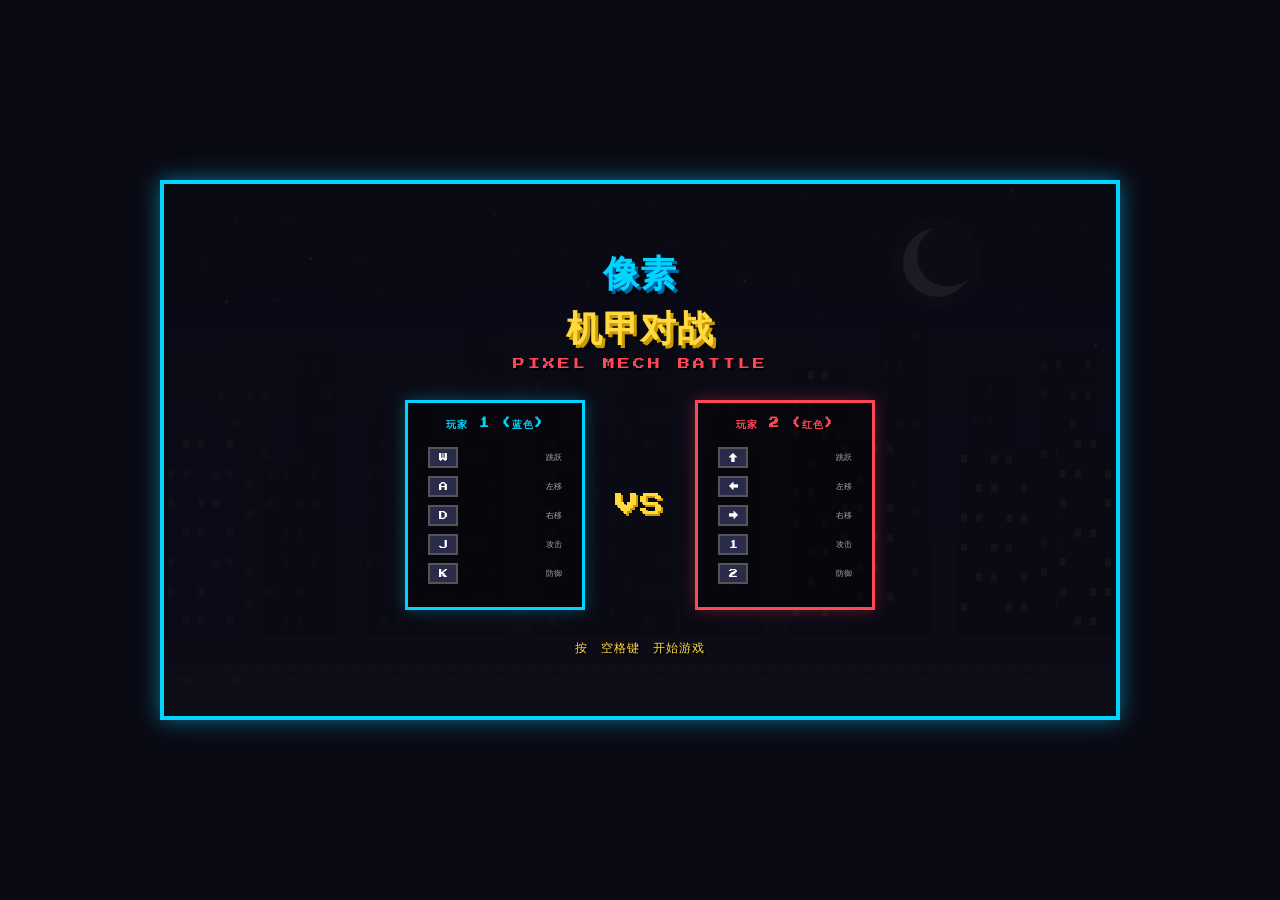
==== index.html @ 8e10f04b "first commit" ====
<!DOCTYPE html>
<html lang="zh-CN">
<head>
    <meta charset="UTF-8">
    <meta name="viewport" content="width=device-width, initial-scale=1.0">
    <title>像素机甲对战 - Pixel Mech Battle</title>
    <link rel="stylesheet" href="style.css">
</head>
<body>
    <div class="game-wrapper">
        <div class="game-container">
            <canvas id="gameCanvas" width="960" height="540"></canvas>
            
            <div id="mainMenu" class="overlay menu-overlay">
                <div class="menu-content">
                    <h1 class="game-title pixel-text">
                        <span class="title-line1">像素</span>
                        <span class="title-line2">机甲对战</span>
                    </h1>
                    <p class="subtitle pixel-text">PIXEL MECH BATTLE</p>
                    
                    <div class="controls-info">
                        <div class="control-panel p1-panel">
                            <h3 class="pixel-text">玩家 1 (蓝色)</h3>
                            <div class="control-row"><span class="key">W</span><span class="action">跳跃</span></div>
                            <div class="control-row"><span class="key">A</span><span class="action">左移</span></div>
                            <div class="control-row"><span class="key">D</span><span class="action">右移</span></div>
                            <div class="control-row"><span class="key">J</span><span class="action">攻击</span></div>
                            <div class="control-row"><span class="key">K</span><span class="action">防御</span></div>
                        </div>
                        
                        <div class="vs-badge pixel-text">VS</div>
                        
                        <div class="control-panel p2-panel">
                            <h3 class="pixel-text">玩家 2 (红色)</h3>
                            <div class="control-row"><span class="key">↑</span><span class="action">跳跃</span></div>
                            <div class="control-row"><span class="key">←</span><span class="action">左移</span></div>
                            <div class="control-row"><span class="key">→</span><span class="action">右移</span></div>
                            <div class="control-row"><span class="key">1</span><span class="action">攻击</span></div>
                            <div class="control-row"><span class="key">2</span><span class="action">防御</span></div>
                        </div>
                    </div>
                    
                    <p class="start-hint pixel-text blink">按 空格键 开始游戏</p>
                </div>
            </div>
            
            <div id="gameOver" class="overlay gameover-overlay hidden">
                <div class="gameover-content">
                    <h2 id="winnerText" class="pixel-text winner-text">玩家 1 胜利!</h2>
                    <div class="trophy">🏆</div>
                    <p class="restart-hint pixel-text blink">按 空格键 重新开始</p>
                    <p class="menu-hint pixel-text">按 ESC 返回菜单</p>
                </div>
            </div>
            
            <div id="hud" class="hud hidden">
                <div class="health-bar-container p1-health-container">
                    <div class="player-label pixel-text">P1</div>
                    <div class="health-bar-outer">
                        <div id="p1Health" class="health-bar p1-health"></div>
                    </div>
                </div>
                
                <div class="timer pixel-text" id="timer">99</div>
                
                <div class="health-bar-container p2-health-container">
                    <div class="player-label pixel-text">P2</div>
                    <div class="health-bar-outer">
                        <div id="p2Health" class="health-bar p2-health"></div>
                    </div>
                </div>
            </div>
        </div>
    </div>
    
    <script src="game.js"></script>
</body>
</html>
---- style.css ----
@import url('https://fonts.googleapis.com/css2?family=Press+Start+2P&display=swap');

* {
    margin: 0;
    padding: 0;
    box-sizing: border-box;
}

body {
    background: #0a0a14;
    min-height: 100vh;
    display: flex;
    justify-content: center;
    align-items: center;
    font-family: 'Press Start 2P', monospace;
    overflow: hidden;
}

.game-wrapper {
    display: flex;
    justify-content: center;
    align-items: center;
    padding: 20px;
}

.game-container {
    position: relative;
    width: 960px;
    height: 540px;
    border: 4px solid #00d4ff;
    box-shadow: 
        0 0 20px rgba(0, 212, 255, 0.5),
        inset 0 0 60px rgba(0, 0, 0, 0.5);
    background: #1a1a2e;
    image-rendering: pixelated;
}

#gameCanvas {
    display: block;
    width: 100%;
    height: 100%;
    image-rendering: pixelated;
    image-rendering: crisp-edges;
}

.pixel-text {
    font-family: 'Press Start 2P', monospace;
    color: #fff;
    text-shadow: 2px 2px 0 #000;
    letter-spacing: 1px;
}

.overlay {
    position: absolute;
    top: 0;
    left: 0;
    width: 100%;
    height: 100%;
    display: flex;
    justify-content: center;
    align-items: center;
    z-index: 10;
}

.menu-overlay {
    background: rgba(10, 10, 20, 0.92);
}

.gameover-overlay {
    background: rgba(10, 10, 20, 0.85);
}

.hidden {
    display: none !important;
}

.menu-content {
    text-align: center;
    padding: 20px;
}

.game-title {
    font-size: 36px;
    line-height: 1.4;
    margin-bottom: 10px;
}

.title-line1 {
    color: #00d4ff;
    text-shadow: 
        3px 3px 0 #0066aa,
        6px 6px 0 rgba(0, 0, 0, 0.5);
    display: block;
}

.title-line2 {
    color: #ffd93d;
    text-shadow: 
        3px 3px 0 #cc9900,
        6px 6px 0 rgba(0, 0, 0, 0.5);
    display: block;
    margin-top: 5px;
}

.subtitle {
    font-size: 12px;
    color: #ff4757;
    margin-bottom: 30px;
    letter-spacing: 3px;
}

.controls-info {
    display: flex;
    justify-content: center;
    align-items: center;
    gap: 30px;
    margin-bottom: 30px;
}

.control-panel {
    border: 3px solid;
    padding: 15px 20px;
    background: rgba(0, 0, 0, 0.4);
    min-width: 180px;
}

.p1-panel {
    border-color: #00d4ff;
    box-shadow: 0 0 15px rgba(0, 212, 255, 0.3);
}

.p2-panel {
    border-color: #ff4757;
    box-shadow: 0 0 15px rgba(255, 71, 87, 0.3);
}

.control-panel h3 {
    font-size: 10px;
    margin-bottom: 15px;
    text-align: center;
}

.p1-panel h3 {
    color: #00d4ff;
}

.p2-panel h3 {
    color: #ff4757;
}

.control-row {
    display: flex;
    justify-content: space-between;
    align-items: center;
    margin-bottom: 8px;
    font-size: 8px;
}

.key {
    background: #2a2a4a;
    border: 2px solid #555;
    padding: 4px 8px;
    color: #fff;
    min-width: 30px;
    text-align: center;
    font-size: 9px;
}

.action {
    color: #aaa;
    font-size: 8px;
}

.vs-badge {
    font-size: 24px;
    color: #ffd93d;
    text-shadow: 2px 2px 0 #cc9900;
    animation: pulse 1s infinite;
}

@keyframes pulse {
    0%, 100% { transform: scale(1); }
    50% { transform: scale(1.15); }
}

.start-hint {
    font-size: 12px;
    color: #ffd93d;
    margin-top: 10px;
}

.blink {
    animation: blink 1s infinite;
}

@keyframes blink {
    0%, 50% { opacity: 1; }
    51%, 100% { opacity: 0.3; }
}

.gameover-content {
    text-align: center;
}

.winner-text {
    font-size: 28px;
    color: #ffd93d;
    text-shadow: 
        3px 3px 0 #cc9900,
        6px 6px 0 rgba(0, 0, 0, 0.5);
    margin-bottom: 20px;
}

.trophy {
    font-size: 80px;
    margin-bottom: 30px;
    animation: bounce 0.6s infinite alternate;
}

@keyframes bounce {
    from { transform: translateY(0); }
    to { transform: translateY(-15px); }
}

.restart-hint {
    font-size: 11px;
    color: #00d4ff;
    margin-bottom: 10px;
}

.menu-hint {
    font-size: 9px;
    color: #888;
}

.hud {
    position: absolute;
    top: 15px;
    left: 0;
    right: 0;
    display: flex;
    justify-content: space-between;
    align-items: center;
    padding: 0 30px;
    z-index: 5;
    pointer-events: none;
}

.health-bar-container {
    display: flex;
    align-items: center;
    gap: 10px;
    flex: 1;
}

.p1-health-container {
    justify-content: flex-start;
}

.p2-health-container {
    justify-content: flex-end;
}

.player-label {
    font-size: 14px;
    font-weight: bold;
}

.p1-health-container .player-label {
    color: #00d4ff;
}

.p2-health-container .player-label {
    color: #ff4757;
}

.health-bar-outer {
    width: 280px;
    height: 24px;
    border: 3px solid #fff;
    background: #1a1a2e;
    position: relative;
    box-shadow: 2px 2px 0 rgba(0, 0, 0, 0.5);
}

.p1-health-container .health-bar-outer {
    border-color: #00d4ff;
}

.p2-health-container .health-bar-outer {
    border-color: #ff4757;
}

.health-bar {
    height: 100%;
    transition: width 0.2s ease;
}

.p1-health {
    background: linear-gradient(to bottom, #00d4ff 0%, #0099cc 50%, #006699 100%);
    float: left;
}

.p2-health {
    background: linear-gradient(to bottom, #ff4757 0%, #cc3344 50%, #992233 100%);
    float: right;
}

.timer {
    font-size: 20px;
    color: #ffd93d;
    min-width: 60px;
    text-align: center;
    text-shadow: 2px 2px 0 #000;
}
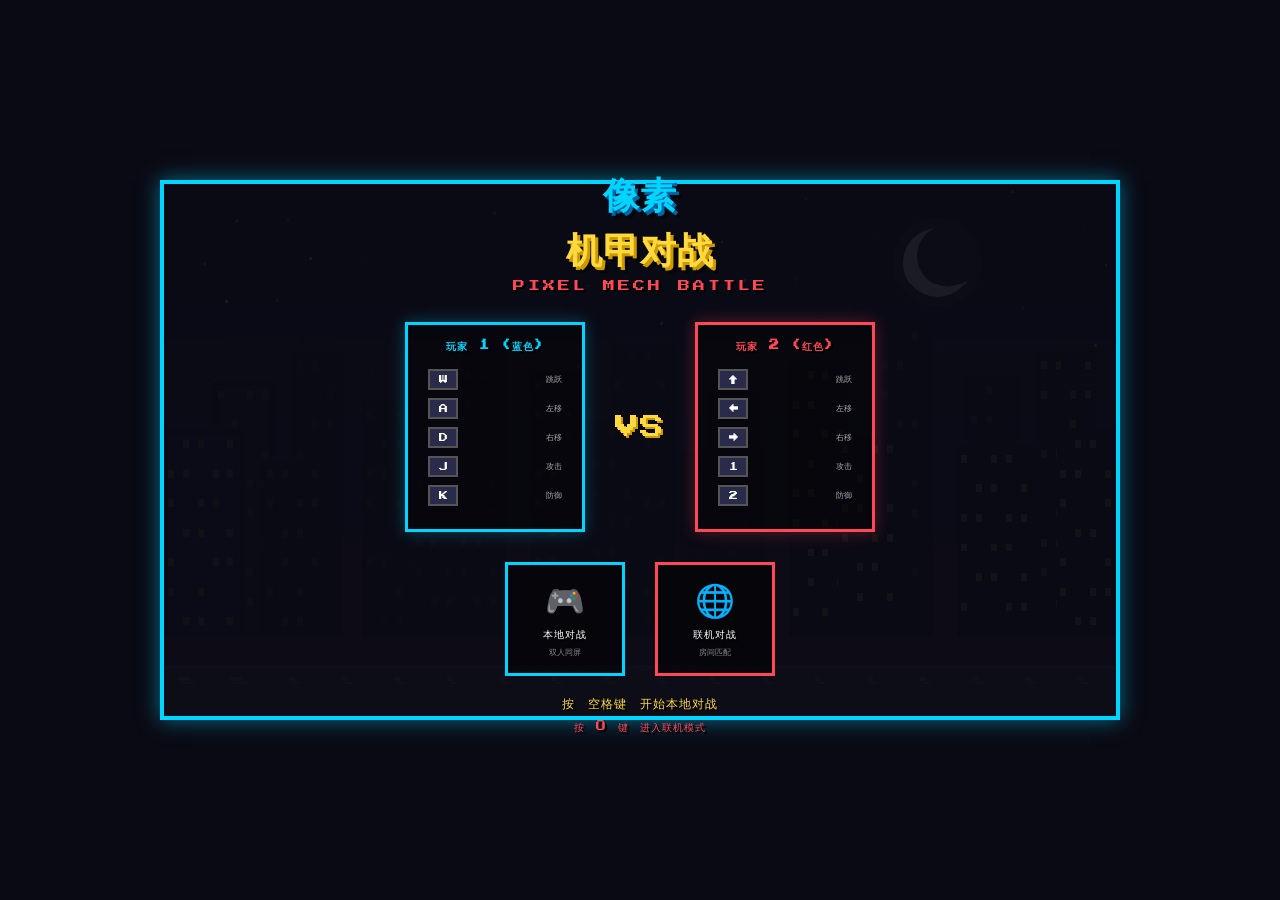
==== commit 8397068d: "add online mode entry to main menu" ====
--- a/index.html
+++ b/index.html
@@ -41,7 +41,21 @@
                         </div>
                     </div>
                     
-                    <p class="start-hint pixel-text blink">按 空格键 开始游戏</p>
+                    <div class="game-modes">
+                        <div class="mode-option" id="localMode">
+                            <div class="mode-icon">🎮</div>
+                            <span class="pixel-text">本地对战</span>
+                            <p class="mode-hint">双人同屏</p>
+                        </div>
+                        <div class="mode-option" id="onlineMode">
+                            <div class="mode-icon">🌐</div>
+                            <span class="pixel-text">联机对战</span>
+                            <p class="mode-hint">房间匹配</p>
+                        </div>
+                    </div>
+                    
+                    <p class="start-hint pixel-text blink">按 空格键 开始本地对战</p>
+                    <p class="online-hint pixel-text">按 O 键 进入联机模式</p>
                 </div>
             </div>
             
--- a/style.css
+++ b/style.css
@@ -183,6 +183,68 @@
     50% { transform: scale(1.15); }
 }
 
+.game-modes {
+    display: flex;
+    justify-content: center;
+    gap: 30px;
+    margin: 25px 0 20px;
+}
+
+.mode-option {
+    border: 3px solid #00d4ff;
+    padding: 15px 25px;
+    background: rgba(0, 0, 0, 0.5);
+    text-align: center;
+    cursor: pointer;
+    transition: all 0.3s ease;
+    min-width: 120px;
+}
+
+.mode-option:hover {
+    transform: translateY(-3px);
+    box-shadow: 0 0 20px rgba(0, 212, 255, 0.5);
+    border-color: #ffd93d;
+}
+
+.mode-option:hover .mode-icon {
+    transform: scale(1.1);
+}
+
+#onlineMode {
+    border-color: #ff4757;
+}
+
+#onlineMode:hover {
+    box-shadow: 0 0 20px rgba(255, 71, 87, 0.5);
+    border-color: #ffd93d;
+}
+
+.mode-icon {
+    font-size: 32px;
+    margin-bottom: 8px;
+    transition: transform 0.3s ease;
+}
+
+.mode-option span {
+    font-size: 10px;
+    color: #fff;
+    display: block;
+    margin-bottom: 5px;
+}
+
+.mode-hint {
+    font-size: 8px;
+    color: #888;
+    margin: 0;
+    font-family: 'Press Start 2P', monospace;
+}
+
+.online-hint {
+    font-size: 10px;
+    color: #ff4757;
+    margin-top: 8px;
+}
+
 .start-hint {
     font-size: 12px;
     color: #ffd93d;
